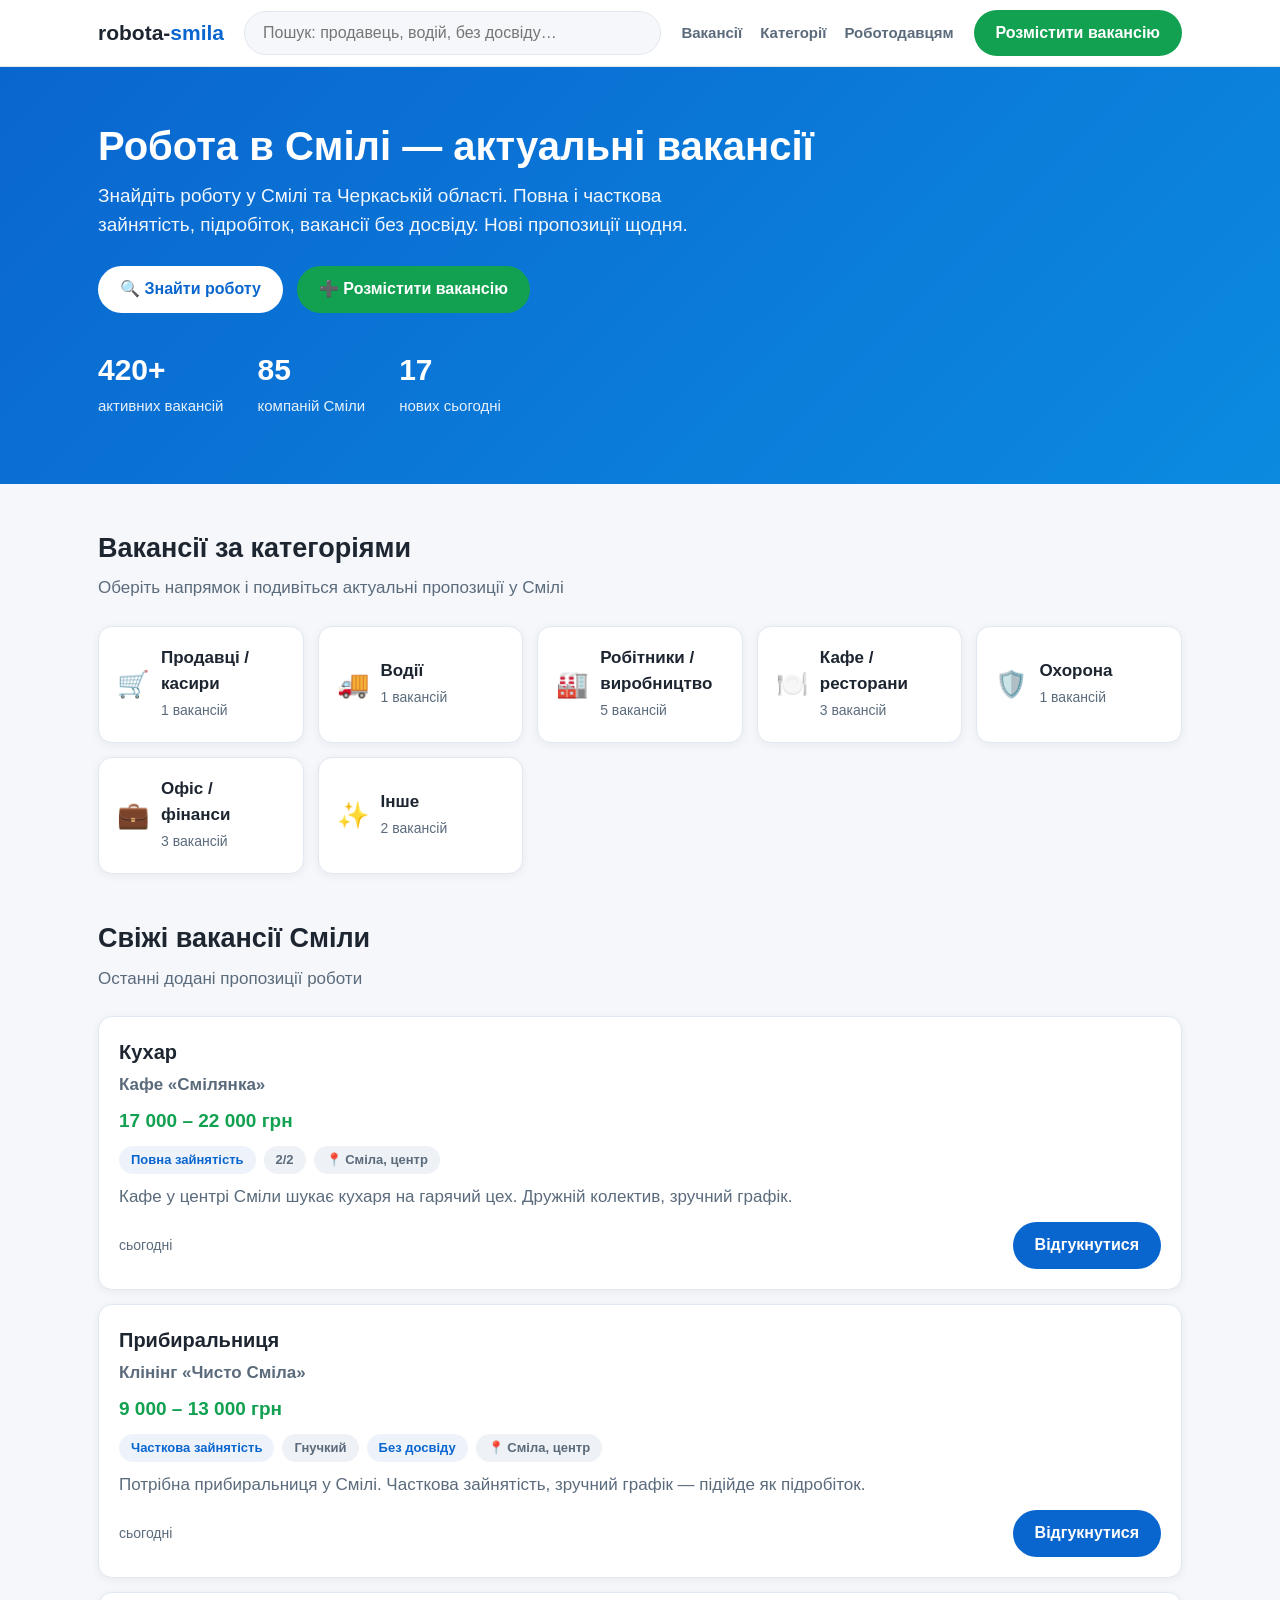
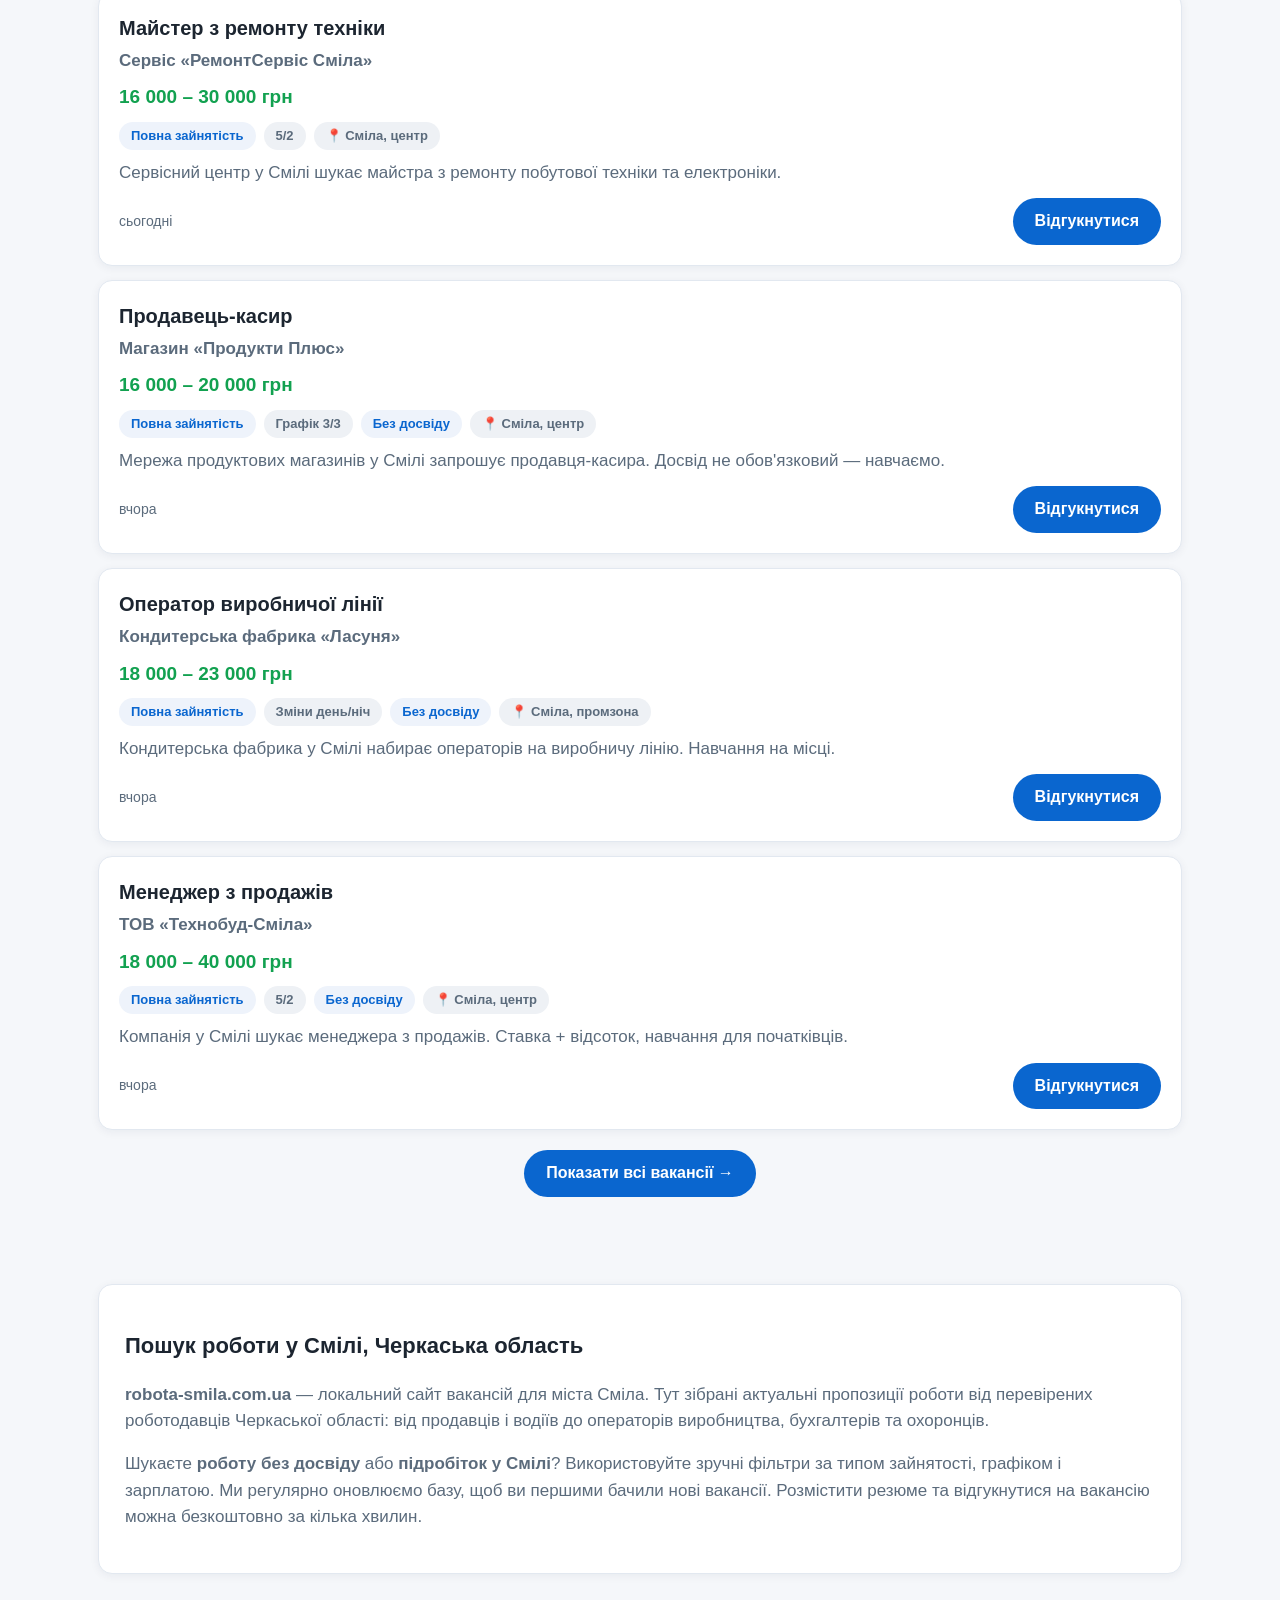
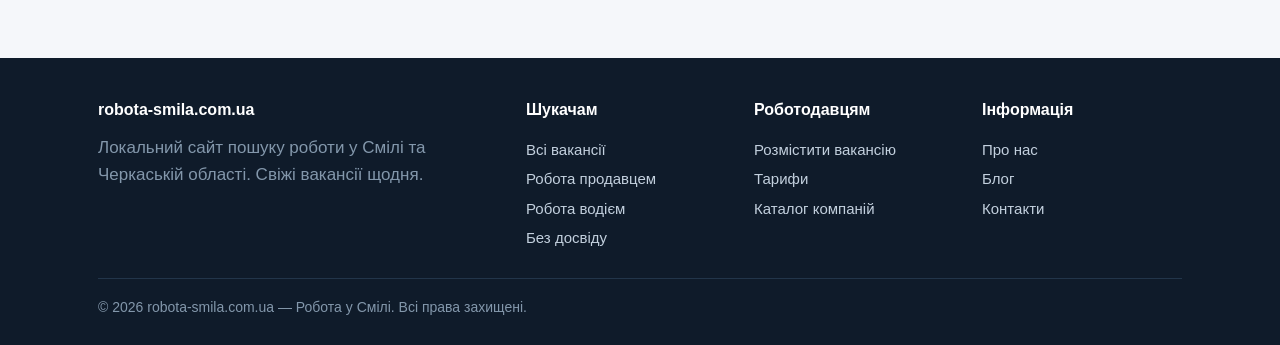
==== index.html @ e4472aff "Локальний сайт вакансій robota-smila (Сміла) — статичний прототип Co-Authored-By: Claude Opus 4.8 <n" ====
<!DOCTYPE html>
<html lang="uk">
<head>
<meta charset="utf-8">
<meta name="viewport" content="width=device-width,initial-scale=1">
<title>Робота в Смілі — свіжі вакансії 2026 | robota-smila.com.ua</title>
<meta name="description" content="Актуальні вакансії у Смілі та Черкаській області. Знайдіть роботу без досвіду, підробіток чи повну зайнятість. Нові вакансії щодня — відгукуйтесь онлайн!">
<link rel="canonical" href="https://robota-smila.com.ua/">
<link rel="alternate" hreflang="uk-UA" href="https://robota-smila.com.ua/">
<link rel="stylesheet" href="assets/style.css">
<script type="application/ld+json">
{"@context":"https://schema.org","@type":"WebSite","name":"robota-smila.com.ua","url":"https://robota-smila.com.ua/","inLanguage":"uk-UA","potentialAction":{"@type":"SearchAction","target":"https://robota-smila.com.ua/vakansii?q={query}","query-input":"required name=query"}}
</script>
</head>
<body>
<header class="site"><div class="container nav">
  <a href="index.html" class="logo">robota-<b>smila</b></a>
  <div class="search"><input type="text" placeholder="Пошук: продавець, водій, без досвіду…"></div>
  <nav class="nav-links">
    <a href="vakansii.html">Вакансії</a>
    <a href="vakansii.html#cats">Категорії</a>
    <a href="rabotodatelyam.html">Роботодавцям</a>
  </nav>
  <a href="rabotodatelyam.html" class="btn green">Розмістити вакансію</a>
  <button class="burger" aria-label="Меню">☰</button>
</div></header>

<section class="hero"><div class="container">
  <h1>Робота в Смілі — актуальні вакансії</h1>
  <p>Знайдіть роботу у Смілі та Черкаській області. Повна і часткова зайнятість, підробіток, вакансії без досвіду. Нові пропозиції щодня.</p>
  <div class="cta">
    <a href="vakansii.html" class="btn ghost">🔍 Знайти роботу</a>
    <a href="rabotodatelyam.html" class="btn green">➕ Розмістити вакансію</a>
  </div>
  <div class="stats">
    <div class="s"><b>420+</b><span>активних вакансій</span></div>
    <div class="s"><b>85</b><span>компаній Сміли</span></div>
    <div class="s"><b>17</b><span>нових сьогодні</span></div>
  </div>
</div></section>

<section class="block" id="cats"><div class="container">
  <h2 class="title">Вакансії за категоріями</h2>
  <p class="sub">Оберіть напрямок і подивіться актуальні пропозиції у Смілі</p>
  <div class="cats" id="catgrid"></div>
</div></section>

<section class="block" style="padding-top:0"><div class="container">
  <h2 class="title">Свіжі вакансії Сміли</h2>
  <p class="sub">Останні додані пропозиції роботи</p>
  <div id="latest"></div>
  <p style="text-align:center;margin-top:20px"><a href="vakansii.html" class="btn">Показати всі вакансії →</a></p>
</div></section>

<section class="block" style="padding-top:0"><div class="container">
  <div class="seo-text">
    <h2>Пошук роботи у Смілі, Черкаська область</h2>
    <p><b>robota-smila.com.ua</b> — локальний сайт вакансій для міста Сміла. Тут зібрані актуальні пропозиції роботи від перевірених роботодавців Черкаської області: від продавців і водіїв до операторів виробництва, бухгалтерів та охоронців.</p>
    <p>Шукаєте <b>роботу без досвіду</b> або <b>підробіток у Смілі</b>? Використовуйте зручні фільтри за типом зайнятості, графіком і зарплатою. Ми регулярно оновлюємо базу, щоб ви першими бачили нові вакансії. Розмістити резюме та відгукнутися на вакансію можна безкоштовно за кілька хвилин.</p>
  </div>
</div></section>

<footer class="site"><div class="container">
  <div class="fcols">
    <div>
      <h4>robota-smila.com.ua</h4>
      <p style="color:#8397ab;margin:0">Локальний сайт пошуку роботи у Смілі та Черкаській області. Свіжі вакансії щодня.</p>
    </div>
    <div><h4>Шукачам</h4>
      <a href="vakansii.html">Всі вакансії</a><a href="vakansii.html?cat=prodavets">Робота продавцем</a><a href="vakansii.html?cat=voditel">Робота водієм</a><a href="vakansii.html?exp=1">Без досвіду</a></div>
    <div><h4>Роботодавцям</h4>
      <a href="rabotodatelyam.html">Розмістити вакансію</a><a href="rabotodatelyam.html">Тарифи</a><a href="#">Каталог компаній</a></div>
    <div><h4>Інформація</h4>
      <a href="#">Про нас</a><a href="#">Блог</a><a href="#">Контакти</a></div>
  </div>
  <div class="fbottom">© 2026 robota-smila.com.ua — Робота у Смілі. Всі права захищені.</div>
</div></footer>

<script src="assets/data.js"></script>
<script src="assets/app.js"></script>
<script>
document.getElementById('catgrid').innerHTML = CATEGORIES.map(c=>{
  const n = VACANCIES.filter(v=>v.cat===c.slug).length;
  return `<a class="cat" href="vakansii.html?cat=${c.slug}"><span class="ico">${c.ico}</span><span><span class="n">${c.name}</span><br><span class="c">${n} вакансій</span></span></a>`;
}).join('');
document.getElementById('latest').innerHTML =
  VACANCIES.slice().sort((a,b)=>new Date(b.date)-new Date(a.date)).slice(0,6).map(vacCard).join('');
</script>
</body>
</html>
---- assets/style.css ----
:root{
  --bg:#f5f7fa;
  --card:#ffffff;
  --ink:#1c2530;
  --muted:#5b6b7c;
  --brand:#0a66cf;
  --brand-dark:#084f9e;
  --accent:#12a150;
  --border:#e2e8f0;
  --shadow:0 2px 10px rgba(20,40,70,.06);
  --radius:14px;
}
*{box-sizing:border-box}
html{scroll-behavior:smooth}
body{
  margin:0;
  font-family:-apple-system,BlinkMacSystemFont,"Segoe UI",Roboto,"Helvetica Neue",Arial,sans-serif;
  background:var(--bg);
  color:var(--ink);
  font-size:17px;
  line-height:1.55;
}
a{color:var(--brand);text-decoration:none}
a:hover{text-decoration:underline}
.container{max-width:1120px;margin:0 auto;padding:0 18px}

/* Header */
header.site{background:#fff;border-bottom:1px solid var(--border);position:sticky;top:0;z-index:50}
.nav{display:flex;align-items:center;gap:20px;height:66px}
.logo{font-weight:800;font-size:21px;color:var(--ink);white-space:nowrap}
.logo b{color:var(--brand)}
.nav .search{flex:1;position:relative}
.nav .search input{width:100%;height:44px;border:1px solid var(--border);border-radius:30px;padding:0 18px;font-size:16px;background:var(--bg)}
.nav .search input:focus{outline:2px solid var(--brand);background:#fff}
.nav-links{display:flex;gap:18px;align-items:center}
.nav-links a{color:var(--muted);font-weight:600;font-size:15px}
.btn{display:inline-block;background:var(--brand);color:#fff;border:none;border-radius:30px;padding:11px 22px;font-weight:700;font-size:16px;cursor:pointer;white-space:nowrap}
.btn:hover{background:var(--brand-dark);text-decoration:none;color:#fff}
.btn.ghost{background:#eef3fb;color:var(--brand)}
.btn.green{background:var(--accent)}
.btn.green:hover{background:#0d8542}
.burger{display:none;font-size:26px;background:none;border:none;cursor:pointer}

/* Hero */
.hero{background:linear-gradient(135deg,#0a66cf,#0b8ae0);color:#fff;padding:56px 0 64px}
.hero h1{font-size:40px;margin:0 0 12px;line-height:1.15}
.hero p{font-size:19px;opacity:.95;max-width:640px;margin:0 0 26px}
.hero .cta{display:flex;gap:14px;flex-wrap:wrap}
.hero .btn.ghost{background:#fff;color:var(--brand)}
.stats{display:flex;gap:34px;margin-top:34px;flex-wrap:wrap}
.stats .s b{font-size:30px;display:block}
.stats .s span{opacity:.9;font-size:15px}

/* Sections */
section.block{padding:44px 0}
h2.title{font-size:27px;margin:0 0 6px}
.sub{color:var(--muted);margin:0 0 24px}

/* Category grid */
.cats{display:grid;grid-template-columns:repeat(auto-fill,minmax(200px,1fr));gap:14px}
.cat{background:var(--card);border:1px solid var(--border);border-radius:var(--radius);padding:18px;display:flex;align-items:center;gap:12px;box-shadow:var(--shadow);transition:.15s}
.cat:hover{transform:translateY(-2px);text-decoration:none;border-color:var(--brand)}
.cat .ico{font-size:26px}
.cat .n{font-weight:700;color:var(--ink)}
.cat .c{color:var(--muted);font-size:14px}

/* Layout with sidebar */
.layout{display:grid;grid-template-columns:260px 1fr;gap:26px;align-items:start}
.filters{background:var(--card);border:1px solid var(--border);border-radius:var(--radius);padding:20px;box-shadow:var(--shadow);position:sticky;top:82px}
.filters h3{margin:0 0 12px;font-size:17px}
.filters .fgroup{margin-bottom:18px}
.filters label{display:flex;align-items:center;gap:9px;padding:5px 0;color:var(--muted);font-size:15px;cursor:pointer}
.filters input[type=checkbox]{width:18px;height:18px;accent-color:var(--brand)}
.filters .lbl{font-weight:700;color:var(--ink);margin-bottom:6px;font-size:14px;text-transform:uppercase;letter-spacing:.03em}

/* Vacancy cards */
.vac{background:var(--card);border:1px solid var(--border);border-radius:var(--radius);padding:20px;margin-bottom:14px;box-shadow:var(--shadow);transition:.15s}
.vac:hover{border-color:var(--brand)}
.vac h3{margin:0 0 4px;font-size:20px}
.vac h3 a{color:var(--ink)}
.vac .company{color:var(--muted);font-weight:600}
.vac .salary{color:var(--accent);font-weight:800;font-size:19px;margin:8px 0}
.vac .tags{display:flex;gap:8px;flex-wrap:wrap;margin:10px 0}
.tag{background:#eef3fb;color:var(--brand);border-radius:20px;padding:4px 12px;font-size:13px;font-weight:600}
.tag.gray{background:#eef1f5;color:var(--muted)}
.vac .foot{display:flex;justify-content:space-between;align-items:center;margin-top:12px;flex-wrap:wrap;gap:10px}
.vac .date{color:var(--muted);font-size:14px}
.count{color:var(--muted);margin-bottom:16px}

/* Vacancy detail */
.detail{background:var(--card);border:1px solid var(--border);border-radius:var(--radius);padding:30px;box-shadow:var(--shadow)}
.detail h1{font-size:30px;margin:0 0 6px}
.detail .salary{font-size:26px;color:var(--accent);font-weight:800;margin:14px 0}
.detail ul{padding-left:20px}
.detail li{margin:6px 0}
.aside-apply{background:var(--card);border:1px solid var(--border);border-radius:var(--radius);padding:22px;box-shadow:var(--shadow);position:sticky;top:82px}
.field{margin-bottom:12px}
.field label{display:block;font-weight:600;margin-bottom:5px;font-size:14px}
.field input,.field textarea{width:100%;border:1px solid var(--border);border-radius:10px;padding:11px;font-size:16px;font-family:inherit}

/* Breadcrumbs */
.crumbs{color:var(--muted);font-size:14px;padding:16px 0}
.crumbs a{color:var(--muted)}

/* Footer */
footer.site{background:#0f1b2a;color:#c3d0de;padding:40px 0 26px;margin-top:40px}
footer.site h4{color:#fff;margin:0 0 12px;font-size:16px}
footer.site a{color:#c3d0de;font-size:15px;display:block;padding:3px 0}
.fcols{display:grid;grid-template-columns:2fr 1fr 1fr 1fr;gap:28px}
.fbottom{border-top:1px solid #22354a;margin-top:26px;padding-top:18px;color:#8397ab;font-size:14px}

/* Employer landing */
.steps{display:grid;grid-template-columns:repeat(3,1fr);gap:18px}
.step{background:var(--card);border:1px solid var(--border);border-radius:var(--radius);padding:22px;box-shadow:var(--shadow)}
.step .num{width:38px;height:38px;border-radius:50%;background:var(--brand);color:#fff;display:flex;align-items:center;justify-content:center;font-weight:800;margin-bottom:12px}

.seo-text{background:var(--card);border:1px solid var(--border);border-radius:var(--radius);padding:26px;margin-top:26px;color:var(--muted);box-shadow:var(--shadow)}
.seo-text h2{color:var(--ink);font-size:22px}

@media(max-width:860px){
  .layout{grid-template-columns:1fr}
  .filters{position:static}
  .detail-grid{grid-template-columns:1fr!important}
  .fcols{grid-template-columns:1fr 1fr}
  .steps{grid-template-columns:1fr}
  .nav-links{display:none}
  .nav-links.open{display:flex;position:absolute;top:66px;left:0;right:0;background:#fff;flex-direction:column;padding:16px;border-bottom:1px solid var(--border);gap:6px}
  .burger{display:block}
  .hero h1{font-size:30px}
  .nav .search{display:none}
}
.detail-grid{display:grid;grid-template-columns:1fr 340px;gap:26px;align-items:start}
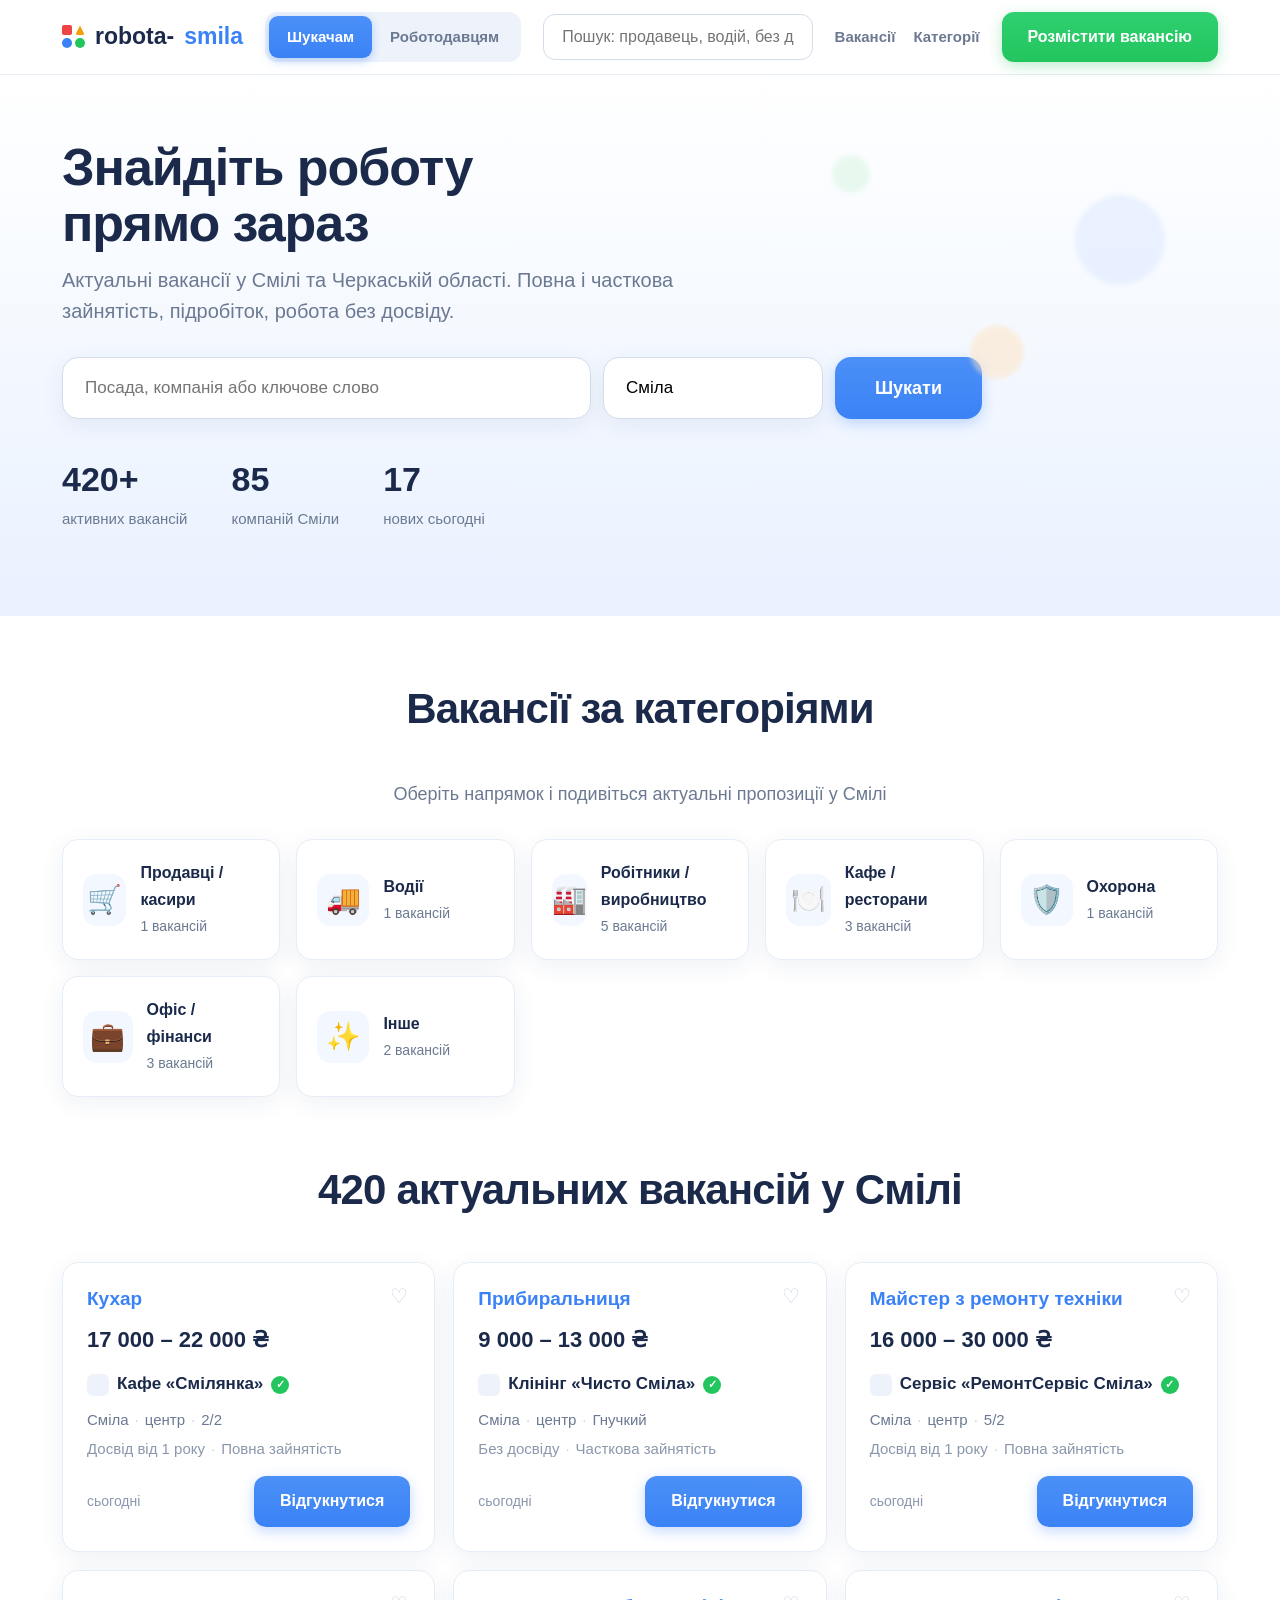
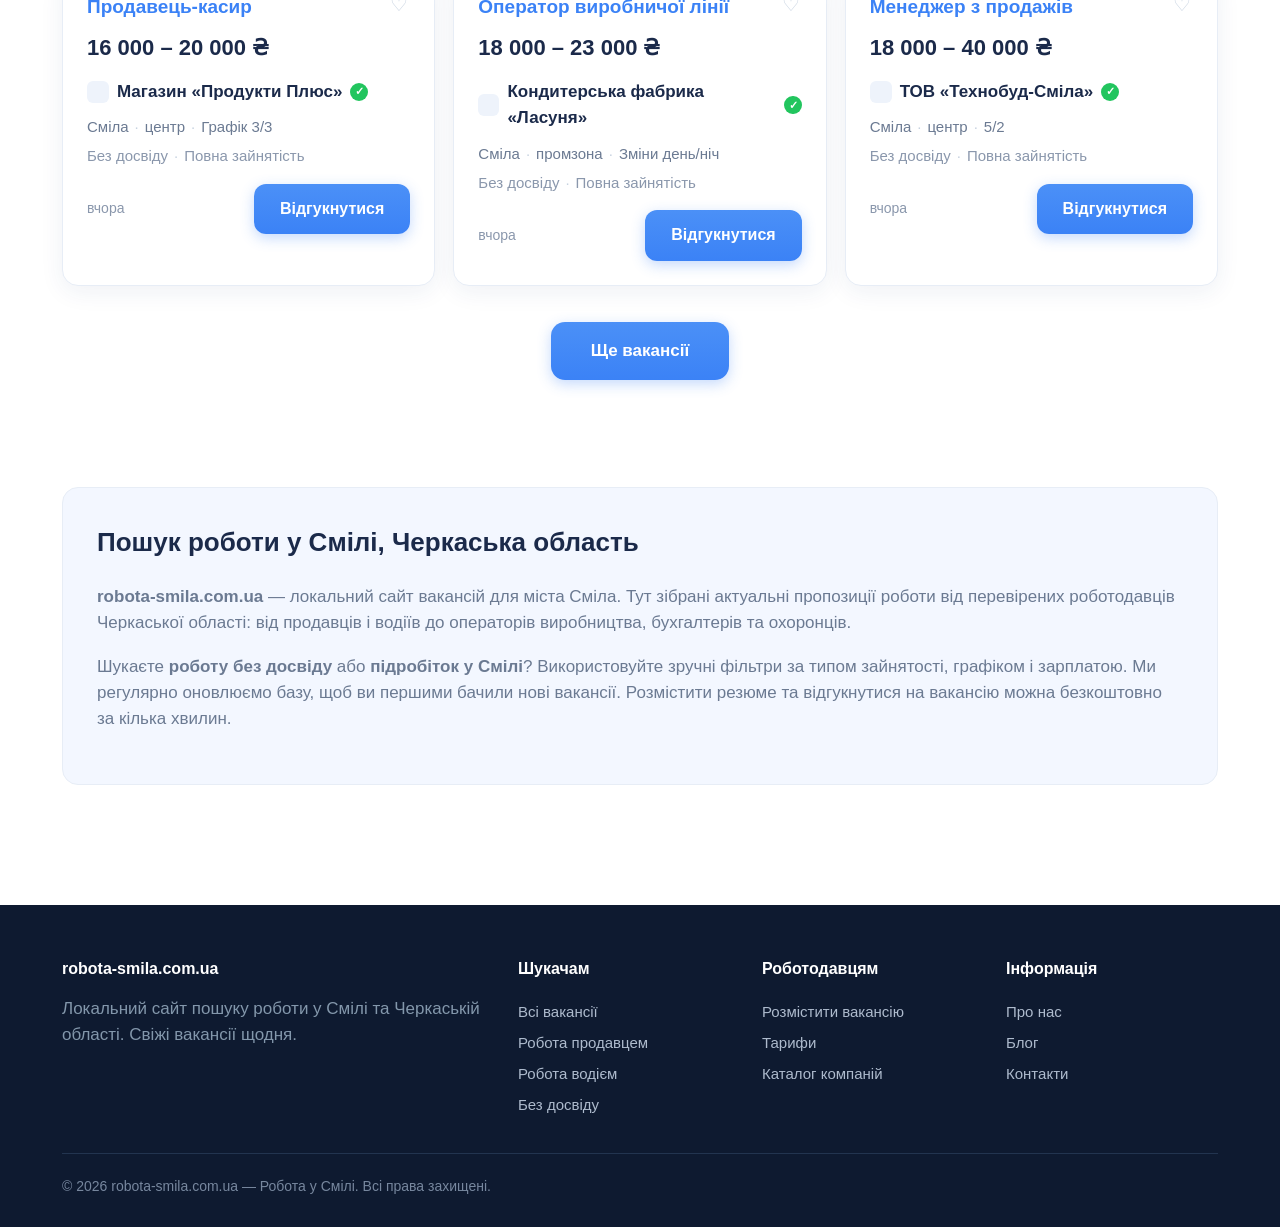
==== commit 1bc28846: "Редизайн у стилі Finder: світлий hero, картки вакансій, синій акцент Co-Authored-By: Claude Opus 4.8" ====
--- a/index.html
+++ b/index.html
@@ -14,24 +14,30 @@
 </head>
 <body>
 <header class="site"><div class="container nav">
-  <a href="index.html" class="logo">robota-<b>smila</b></a>
+  <a href="index.html" class="logo"><span class="mark"><i></i><i></i><i></i><i></i></span> robota-<b>smila</b></a>
+  <div class="toggle">
+    <a href="index.html" class="active">Шукачам</a>
+    <a href="rabotodatelyam.html">Роботодавцям</a>
+  </div>
   <div class="search"><input type="text" placeholder="Пошук: продавець, водій, без досвіду…"></div>
   <nav class="nav-links">
     <a href="vakansii.html">Вакансії</a>
     <a href="vakansii.html#cats">Категорії</a>
-    <a href="rabotodatelyam.html">Роботодавцям</a>
   </nav>
   <a href="rabotodatelyam.html" class="btn green">Розмістити вакансію</a>
   <button class="burger" aria-label="Меню">☰</button>
 </div></header>
 
-<section class="hero"><div class="container">
-  <h1>Робота в Смілі — актуальні вакансії</h1>
-  <p>Знайдіть роботу у Смілі та Черкаській області. Повна і часткова зайнятість, підробіток, вакансії без досвіду. Нові пропозиції щодня.</p>
-  <div class="cta">
-    <a href="vakansii.html" class="btn ghost">🔍 Знайти роботу</a>
-    <a href="rabotodatelyam.html" class="btn green">➕ Розмістити вакансію</a>
-  </div>
+<section class="hero">
+  <span class="blob b1"></span><span class="blob b2"></span><span class="blob b3"></span>
+  <div class="container">
+  <h1>Знайдіть роботу<br>прямо зараз</h1>
+  <p>Актуальні вакансії у Смілі та Черкаській області. Повна і часткова зайнятість, підробіток, робота без досвіду.</p>
+  <form class="searchbar" action="vakansii.html" method="get">
+    <input type="text" name="q" placeholder="Посада, компанія або ключове слово">
+    <input type="text" value="Сміла" readonly style="max-width:200px;flex:0 0 200px">
+    <button class="btn" type="submit">Шукати</button>
+  </form>
   <div class="stats">
     <div class="s"><b>420+</b><span>активних вакансій</span></div>
     <div class="s"><b>85</b><span>компаній Сміли</span></div>
@@ -40,16 +46,15 @@
 </div></section>
 
 <section class="block" id="cats"><div class="container">
-  <h2 class="title">Вакансії за категоріями</h2>
-  <p class="sub">Оберіть напрямок і подивіться актуальні пропозиції у Смілі</p>
+  <h2 class="title center">Вакансії за категоріями</h2>
+  <p class="sub center">Оберіть напрямок і подивіться актуальні пропозиції у Смілі</p>
   <div class="cats" id="catgrid"></div>
 </div></section>
 
 <section class="block" style="padding-top:0"><div class="container">
-  <h2 class="title">Свіжі вакансії Сміли</h2>
-  <p class="sub">Останні додані пропозиції роботи</p>
-  <div id="latest"></div>
-  <p style="text-align:center;margin-top:20px"><a href="vakansii.html" class="btn">Показати всі вакансії →</a></p>
+  <h2 class="title center" id="countHead">Актуальні вакансії Сміли</h2>
+  <div class="grid3" id="latest"></div>
+  <p style="text-align:center;margin-top:36px"><a href="vakansii.html" class="btn lg">Ще вакансії</a></p>
 </div></section>
 
 <section class="block" style="padding-top:0"><div class="container">
@@ -83,6 +88,7 @@
   const n = VACANCIES.filter(v=>v.cat===c.slug).length;
   return `<a class="cat" href="vakansii.html?cat=${c.slug}"><span class="ico">${c.ico}</span><span><span class="n">${c.name}</span><br><span class="c">${n} вакансій</span></span></a>`;
 }).join('');
+document.getElementById('countHead').textContent = '420 актуальних вакансій у Смілі';
 document.getElementById('latest').innerHTML =
   VACANCIES.slice().sort((a,b)=>new Date(b.date)-new Date(a.date)).slice(0,6).map(vacCard).join('');
 </script>
--- a/assets/style.css
+++ b/assets/style.css
@@ -1,132 +1,189 @@
 :root{
-  --bg:#f5f7fa;
+  --bg:#ffffff;
+  --soft:#f3f7ff;
+  --soft2:#eaf1ff;
   --card:#ffffff;
-  --ink:#1c2530;
-  --muted:#5b6b7c;
-  --brand:#0a66cf;
-  --brand-dark:#084f9e;
-  --accent:#12a150;
-  --border:#e2e8f0;
-  --shadow:0 2px 10px rgba(20,40,70,.06);
-  --radius:14px;
+  --ink:#16233f;
+  --ink2:#1b2a4a;
+  --muted:#6b7a92;
+  --muted2:#8a97ac;
+  --accent:#3b82f6;
+  --accent2:#5b9dff;
+  --accent-grad:linear-gradient(180deg,#4b90f7,#3b82f6);
+  --accent-grad-h:linear-gradient(180deg,#3b82f6,#2f6fda);
+  --green:#22c55e;
+  --border:#e7edf6;
+  --border-strong:#d3ddec;
+  --shadow:0 6px 24px rgba(30,55,110,.07);
+  --shadow-hover:0 10px 30px rgba(45,90,200,.14);
+  --radius:16px;
 }
 *{box-sizing:border-box}
 html{scroll-behavior:smooth}
 body{
   margin:0;
-  font-family:-apple-system,BlinkMacSystemFont,"Segoe UI",Roboto,"Helvetica Neue",Arial,sans-serif;
+  font-family:"Inter",-apple-system,BlinkMacSystemFont,"Segoe UI",Roboto,Arial,sans-serif;
   background:var(--bg);
   color:var(--ink);
   font-size:17px;
   line-height:1.55;
+  -webkit-font-smoothing:antialiased;
 }
-a{color:var(--brand);text-decoration:none}
-a:hover{text-decoration:underline}
-.container{max-width:1120px;margin:0 auto;padding:0 18px}
+a{color:var(--accent);text-decoration:none}
+a:hover{text-decoration:none;opacity:.85}
+.container{max-width:1200px;margin:0 auto;padding:0 22px}
 
-/* Header */
+/* ---------- Header ---------- */
 header.site{background:#fff;border-bottom:1px solid var(--border);position:sticky;top:0;z-index:50}
-.nav{display:flex;align-items:center;gap:20px;height:66px}
-.logo{font-weight:800;font-size:21px;color:var(--ink);white-space:nowrap}
-.logo b{color:var(--brand)}
+.nav{display:flex;align-items:center;gap:22px;height:74px}
+.logo{display:flex;align-items:center;gap:10px;font-weight:800;font-size:23px;color:var(--ink2);white-space:nowrap}
+.logo .mark{display:grid;grid-template-columns:10px 10px;grid-gap:3px}
+.logo .mark i{width:10px;height:10px;border-radius:3px;display:block}
+.logo .mark i:nth-child(1){background:#ef4444;border-radius:2px}
+.logo .mark i:nth-child(2){background:#f59e0b;clip-path:polygon(50% 0,100% 100%,0 100%)}
+.logo .mark i:nth-child(3){background:#3b82f6;border-radius:50%}
+.logo .mark i:nth-child(4){background:#22c55e;border-radius:50%}
+.logo b{color:var(--accent)}
+
+/* segmented toggle */
+.toggle{display:inline-flex;background:#eef3fb;border-radius:12px;padding:4px}
+.toggle a{padding:9px 18px;border-radius:9px;font-weight:700;font-size:15px;color:var(--muted)}
+.toggle a.active{background:var(--accent-grad);color:#fff;box-shadow:0 3px 10px rgba(59,130,246,.35)}
+
 .nav .search{flex:1;position:relative}
-.nav .search input{width:100%;height:44px;border:1px solid var(--border);border-radius:30px;padding:0 18px;font-size:16px;background:var(--bg)}
-.nav .search input:focus{outline:2px solid var(--brand);background:#fff}
+.nav .search input{width:100%;height:46px;border:1px solid var(--border-strong);border-radius:12px;padding:0 18px;font-size:16px;background:#fff}
+.nav .search input:focus{outline:none;border-color:var(--accent);box-shadow:0 0 0 3px rgba(59,130,246,.15)}
 .nav-links{display:flex;gap:18px;align-items:center}
 .nav-links a{color:var(--muted);font-weight:600;font-size:15px}
-.btn{display:inline-block;background:var(--brand);color:#fff;border:none;border-radius:30px;padding:11px 22px;font-weight:700;font-size:16px;cursor:pointer;white-space:nowrap}
-.btn:hover{background:var(--brand-dark);text-decoration:none;color:#fff}
-.btn.ghost{background:#eef3fb;color:var(--brand)}
-.btn.green{background:var(--accent)}
-.btn.green:hover{background:#0d8542}
-.burger{display:none;font-size:26px;background:none;border:none;cursor:pointer}
 
-/* Hero */
-.hero{background:linear-gradient(135deg,#0a66cf,#0b8ae0);color:#fff;padding:56px 0 64px}
-.hero h1{font-size:40px;margin:0 0 12px;line-height:1.15}
-.hero p{font-size:19px;opacity:.95;max-width:640px;margin:0 0 26px}
-.hero .cta{display:flex;gap:14px;flex-wrap:wrap}
-.hero .btn.ghost{background:#fff;color:var(--brand)}
-.stats{display:flex;gap:34px;margin-top:34px;flex-wrap:wrap}
-.stats .s b{font-size:30px;display:block}
-.stats .s span{opacity:.9;font-size:15px}
+.btn{display:inline-block;background:var(--accent-grad);color:#fff;border:none;border-radius:12px;padding:13px 26px;font-weight:700;font-size:16px;cursor:pointer;white-space:nowrap;box-shadow:0 4px 14px rgba(59,130,246,.3);transition:.15s}
+.btn:hover{background:var(--accent-grad-h);opacity:1;transform:translateY(-1px);color:#fff}
+.btn.ghost{background:#fff;color:var(--accent);border:1px solid var(--border-strong);box-shadow:none}
+.btn.ghost:hover{background:var(--soft)}
+.btn.green{background:linear-gradient(180deg,#2fd06f,#22c55e);box-shadow:0 4px 14px rgba(34,197,94,.3)}
+.btn.green:hover{background:linear-gradient(180deg,#22c55e,#16a34a)}
+.btn.lg{padding:16px 40px;font-size:17px;border-radius:14px}
+.burger{display:none;font-size:26px;background:none;border:none;cursor:pointer;color:var(--ink2)}
 
-/* Sections */
-section.block{padding:44px 0}
-h2.title{font-size:27px;margin:0 0 6px}
-.sub{color:var(--muted);margin:0 0 24px}
+/* ---------- Hero ---------- */
+.hero{background:linear-gradient(180deg,#ffffff 0%,#f3f8ff 55%,#e9f1ff 100%);padding:64px 0 84px;position:relative;overflow:hidden}
+.hero h1{font-size:52px;font-weight:800;letter-spacing:-.02em;margin:0 0 14px;line-height:1.08;color:var(--ink2)}
+.hero p{font-size:20px;color:var(--muted);max-width:660px;margin:0 0 30px}
+.searchbar{display:flex;gap:12px;max-width:920px;flex-wrap:wrap}
+.searchbar input{flex:1;min-width:220px;height:62px;border:1px solid var(--border-strong);border-radius:16px;padding:0 22px;font-size:17px;background:#fff;box-shadow:var(--shadow)}
+.searchbar input:focus{outline:none;border-color:var(--accent);box-shadow:0 0 0 3px rgba(59,130,246,.15)}
+.searchbar .btn{height:62px;border-radius:16px;padding:0 40px;font-size:18px}
+.stats{display:flex;gap:44px;margin-top:34px;flex-wrap:wrap}
+.stats .s b{font-size:34px;display:block;color:var(--ink2);font-weight:800}
+.stats .s span{color:var(--muted);font-size:15px}
+
+/* decorative shapes */
+.hero .blob{position:absolute;border-radius:50%;opacity:.5;filter:blur(2px)}
+.hero .b1{width:90px;height:90px;background:#dbe7ff;top:120px;right:9%}
+.hero .b2{width:54px;height:54px;background:#ffe3c2;top:250px;right:20%}
+.hero .b3{width:38px;height:38px;background:#d6f5e0;top:80px;right:32%}
+
+/* ---------- Sections ---------- */
+section.block{padding:60px 0}
+h2.title{font-size:38px;font-weight:800;letter-spacing:-.02em;margin:0 0 8px;color:var(--ink2)}
+h2.center{text-align:center;font-size:42px;margin-bottom:40px}
+.sub{color:var(--muted);margin:0 0 30px;font-size:18px}
+.sub.center{text-align:center}
 
 /* Category grid */
-.cats{display:grid;grid-template-columns:repeat(auto-fill,minmax(200px,1fr));gap:14px}
-.cat{background:var(--card);border:1px solid var(--border);border-radius:var(--radius);padding:18px;display:flex;align-items:center;gap:12px;box-shadow:var(--shadow);transition:.15s}
-.cat:hover{transform:translateY(-2px);text-decoration:none;border-color:var(--brand)}
-.cat .ico{font-size:26px}
-.cat .n{font-weight:700;color:var(--ink)}
+.cats{display:grid;grid-template-columns:repeat(auto-fill,minmax(210px,1fr));gap:16px}
+.cat{background:var(--card);border:1px solid var(--border);border-radius:var(--radius);padding:20px;display:flex;align-items:center;gap:14px;box-shadow:var(--shadow);transition:.16s}
+.cat:hover{transform:translateY(-3px);border-color:var(--accent);box-shadow:var(--shadow-hover);opacity:1}
+.cat .ico{font-size:28px;width:52px;height:52px;border-radius:14px;background:var(--soft);display:flex;align-items:center;justify-content:center}
+.cat .n{font-weight:700;color:var(--ink2);font-size:16px}
 .cat .c{color:var(--muted);font-size:14px}
 
-/* Layout with sidebar */
-.layout{display:grid;grid-template-columns:260px 1fr;gap:26px;align-items:start}
-.filters{background:var(--card);border:1px solid var(--border);border-radius:var(--radius);padding:20px;box-shadow:var(--shadow);position:sticky;top:82px}
-.filters h3{margin:0 0 12px;font-size:17px}
-.filters .fgroup{margin-bottom:18px}
-.filters label{display:flex;align-items:center;gap:9px;padding:5px 0;color:var(--muted);font-size:15px;cursor:pointer}
-.filters input[type=checkbox]{width:18px;height:18px;accent-color:var(--brand)}
-.filters .lbl{font-weight:700;color:var(--ink);margin-bottom:6px;font-size:14px;text-transform:uppercase;letter-spacing:.03em}
+/* ---------- Layout with sidebar ---------- */
+.layout{display:grid;grid-template-columns:280px 1fr;gap:28px;align-items:start}
+.filters{background:var(--card);border:1px solid var(--border);border-radius:var(--radius);padding:24px;box-shadow:var(--shadow);position:sticky;top:90px}
+.filters h3{margin:0 0 16px;font-size:19px;color:var(--ink2)}
+.filters .fgroup{margin-bottom:20px}
+.filters label{display:flex;align-items:center;gap:10px;padding:6px 0;color:var(--muted);font-size:15px;cursor:pointer}
+.filters input[type=checkbox]{width:19px;height:19px;accent-color:var(--accent)}
+.filters .lbl{font-weight:700;color:var(--ink2);margin-bottom:8px;font-size:13px;text-transform:uppercase;letter-spacing:.04em}
 
-/* Vacancy cards */
-.vac{background:var(--card);border:1px solid var(--border);border-radius:var(--radius);padding:20px;margin-bottom:14px;box-shadow:var(--shadow);transition:.15s}
-.vac:hover{border-color:var(--brand)}
-.vac h3{margin:0 0 4px;font-size:20px}
-.vac h3 a{color:var(--ink)}
-.vac .company{color:var(--muted);font-weight:600}
-.vac .salary{color:var(--accent);font-weight:800;font-size:19px;margin:8px 0}
-.vac .tags{display:flex;gap:8px;flex-wrap:wrap;margin:10px 0}
-.tag{background:#eef3fb;color:var(--brand);border-radius:20px;padding:4px 12px;font-size:13px;font-weight:600}
-.tag.gray{background:#eef1f5;color:var(--muted)}
-.vac .foot{display:flex;justify-content:space-between;align-items:center;margin-top:12px;flex-wrap:wrap;gap:10px}
-.vac .date{color:var(--muted);font-size:14px}
-.count{color:var(--muted);margin-bottom:16px}
+/* ---------- Vacancy cards (Finder style) ---------- */
+.grid3{display:grid;grid-template-columns:repeat(3,1fr);gap:18px}
+.vac{background:var(--card);border:1px solid var(--border);border-radius:var(--radius);padding:24px;box-shadow:var(--shadow);transition:.16s;position:relative}
+.vac:hover{border-color:var(--accent);box-shadow:var(--shadow-hover)}
+.vac .fav{position:absolute;top:20px;right:20px;font-size:20px;color:#c7d2e0;background:none;border:none;cursor:pointer}
+.vac .fav:hover{color:#ff6b8a}
+.vac h3{margin:0 44px 12px 0;font-size:19px;font-weight:700;line-height:1.25}
+.vac h3 a{color:var(--accent)}
+.vac .salary{color:var(--ink2);font-weight:800;font-size:22px;margin:0 0 14px}
+.vac .company{display:flex;align-items:center;gap:8px;color:var(--ink2);font-weight:600;margin-bottom:10px}
+.vac .co-ico{width:22px;height:22px;border-radius:6px;background:#eef3fb;display:inline-block}
+.verified{width:18px;height:18px;border-radius:50%;background:var(--green);color:#fff;font-size:11px;display:inline-flex;align-items:center;justify-content:center;font-weight:900}
+.vac .locs{color:var(--muted);font-size:15px;margin-bottom:6px}
+.vac .locs.dim{color:var(--muted2)}
+.vac .locs .dot{color:#c7d2e0;margin:0 6px}
+.vac .apply{margin-top:16px;display:flex;justify-content:space-between;align-items:center;gap:10px}
+.vac .date{color:var(--muted2);font-size:14px}
+.count{color:var(--muted);margin-bottom:20px;font-size:16px}
+#list .vac{margin-bottom:0}
+#list{display:grid;grid-template-columns:1fr 1fr;gap:18px}
 
-/* Vacancy detail */
-.detail{background:var(--card);border:1px solid var(--border);border-radius:var(--radius);padding:30px;box-shadow:var(--shadow)}
-.detail h1{font-size:30px;margin:0 0 6px}
-.detail .salary{font-size:26px;color:var(--accent);font-weight:800;margin:14px 0}
-.detail ul{padding-left:20px}
-.detail li{margin:6px 0}
-.aside-apply{background:var(--card);border:1px solid var(--border);border-radius:var(--radius);padding:22px;box-shadow:var(--shadow);position:sticky;top:82px}
-.field{margin-bottom:12px}
-.field label{display:block;font-weight:600;margin-bottom:5px;font-size:14px}
-.field input,.field textarea{width:100%;border:1px solid var(--border);border-radius:10px;padding:11px;font-size:16px;font-family:inherit}
+/* ---------- Vacancy detail ---------- */
+.detail{background:var(--card);border:1px solid var(--border);border-radius:var(--radius);padding:36px;box-shadow:var(--shadow)}
+.detail h1{font-size:34px;font-weight:800;margin:0 0 8px;color:var(--ink2);letter-spacing:-.01em}
+.detail .salary{font-size:30px;color:var(--ink2);font-weight:800;margin:16px 0}
+.detail h3{color:var(--ink2);font-size:20px;margin:22px 0 8px}
+.detail ul{padding-left:22px}
+.detail li{margin:7px 0}
+.aside-apply{background:var(--card);border:1px solid var(--border);border-radius:var(--radius);padding:26px;box-shadow:var(--shadow);position:sticky;top:90px}
+.field{margin-bottom:14px}
+.field label{display:block;font-weight:600;margin-bottom:6px;font-size:14px;color:var(--ink2)}
+.field input,.field textarea{width:100%;border:1px solid var(--border-strong);border-radius:12px;padding:13px;font-size:16px;font-family:inherit}
+.field input:focus,.field textarea:focus{outline:none;border-color:var(--accent);box-shadow:0 0 0 3px rgba(59,130,246,.15)}
+
+/* tags */
+.tags{display:flex;gap:8px;flex-wrap:wrap;margin:12px 0}
+.tag{background:var(--soft);color:var(--accent);border-radius:20px;padding:6px 14px;font-size:14px;font-weight:600}
+.tag.gray{background:#eef1f6;color:var(--muted)}
 
 /* Breadcrumbs */
-.crumbs{color:var(--muted);font-size:14px;padding:16px 0}
+.crumbs{color:var(--muted);font-size:14px;padding:20px 0}
 .crumbs a{color:var(--muted)}
 
 /* Footer */
-footer.site{background:#0f1b2a;color:#c3d0de;padding:40px 0 26px;margin-top:40px}
-footer.site h4{color:#fff;margin:0 0 12px;font-size:16px}
-footer.site a{color:#c3d0de;font-size:15px;display:block;padding:3px 0}
-.fcols{display:grid;grid-template-columns:2fr 1fr 1fr 1fr;gap:28px}
-.fbottom{border-top:1px solid #22354a;margin-top:26px;padding-top:18px;color:#8397ab;font-size:14px}
+footer.site{background:#0e1a30;color:#aebbcd;padding:52px 0 30px;margin-top:60px}
+footer.site h4{color:#fff;margin:0 0 14px;font-size:16px}
+footer.site a{color:#aebbcd;font-size:15px;display:block;padding:4px 0}
+footer.site a:hover{color:#fff;opacity:1}
+.fcols{display:grid;grid-template-columns:2fr 1fr 1fr 1fr;gap:32px}
+.fbottom{border-top:1px solid #22344f;margin-top:32px;padding-top:22px;color:#77879e;font-size:14px}
 
 /* Employer landing */
-.steps{display:grid;grid-template-columns:repeat(3,1fr);gap:18px}
-.step{background:var(--card);border:1px solid var(--border);border-radius:var(--radius);padding:22px;box-shadow:var(--shadow)}
-.step .num{width:38px;height:38px;border-radius:50%;background:var(--brand);color:#fff;display:flex;align-items:center;justify-content:center;font-weight:800;margin-bottom:12px}
+.steps{display:grid;grid-template-columns:repeat(3,1fr);gap:20px}
+.step{background:var(--card);border:1px solid var(--border);border-radius:var(--radius);padding:28px;box-shadow:var(--shadow)}
+.step .num{width:46px;height:46px;border-radius:14px;background:var(--accent-grad);color:#fff;display:flex;align-items:center;justify-content:center;font-weight:800;font-size:20px;margin-bottom:16px}
+.step h3{margin:0 0 8px;color:var(--ink2)}
 
-.seo-text{background:var(--card);border:1px solid var(--border);border-radius:var(--radius);padding:26px;margin-top:26px;color:var(--muted);box-shadow:var(--shadow)}
-.seo-text h2{color:var(--ink);font-size:22px}
+.seo-text{background:var(--soft);border:1px solid var(--border);border-radius:var(--radius);padding:34px;margin-top:30px;color:var(--muted);box-shadow:none}
+.seo-text h2{color:var(--ink2);font-size:26px;margin-top:0}
 
+.detail-grid{display:grid;grid-template-columns:1fr 360px;gap:28px;align-items:start}
+
+@media(max-width:980px){
+  .grid3{grid-template-columns:1fr}
+  #list{grid-template-columns:1fr}
+}
 @media(max-width:860px){
   .layout{grid-template-columns:1fr}
   .filters{position:static}
-  .detail-grid{grid-template-columns:1fr!important}
+  .detail-grid{grid-template-columns:1fr}
   .fcols{grid-template-columns:1fr 1fr}
   .steps{grid-template-columns:1fr}
-  .nav-links{display:none}
-  .nav-links.open{display:flex;position:absolute;top:66px;left:0;right:0;background:#fff;flex-direction:column;padding:16px;border-bottom:1px solid var(--border);gap:6px}
+  .nav-links,.nav .search{display:none}
+  .nav-links.open{display:flex;position:absolute;top:74px;left:0;right:0;background:#fff;flex-direction:column;padding:18px;border-bottom:1px solid var(--border);gap:8px}
   .burger{display:block}
-  .hero h1{font-size:30px}
-  .nav .search{display:none}
+  .hero h1{font-size:34px}
+  .hero p{font-size:17px}
+  h2.title,h2.center{font-size:28px}
+  .toggle{display:none}
 }
-.detail-grid{display:grid;grid-template-columns:1fr 340px;gap:26px;align-items:start}
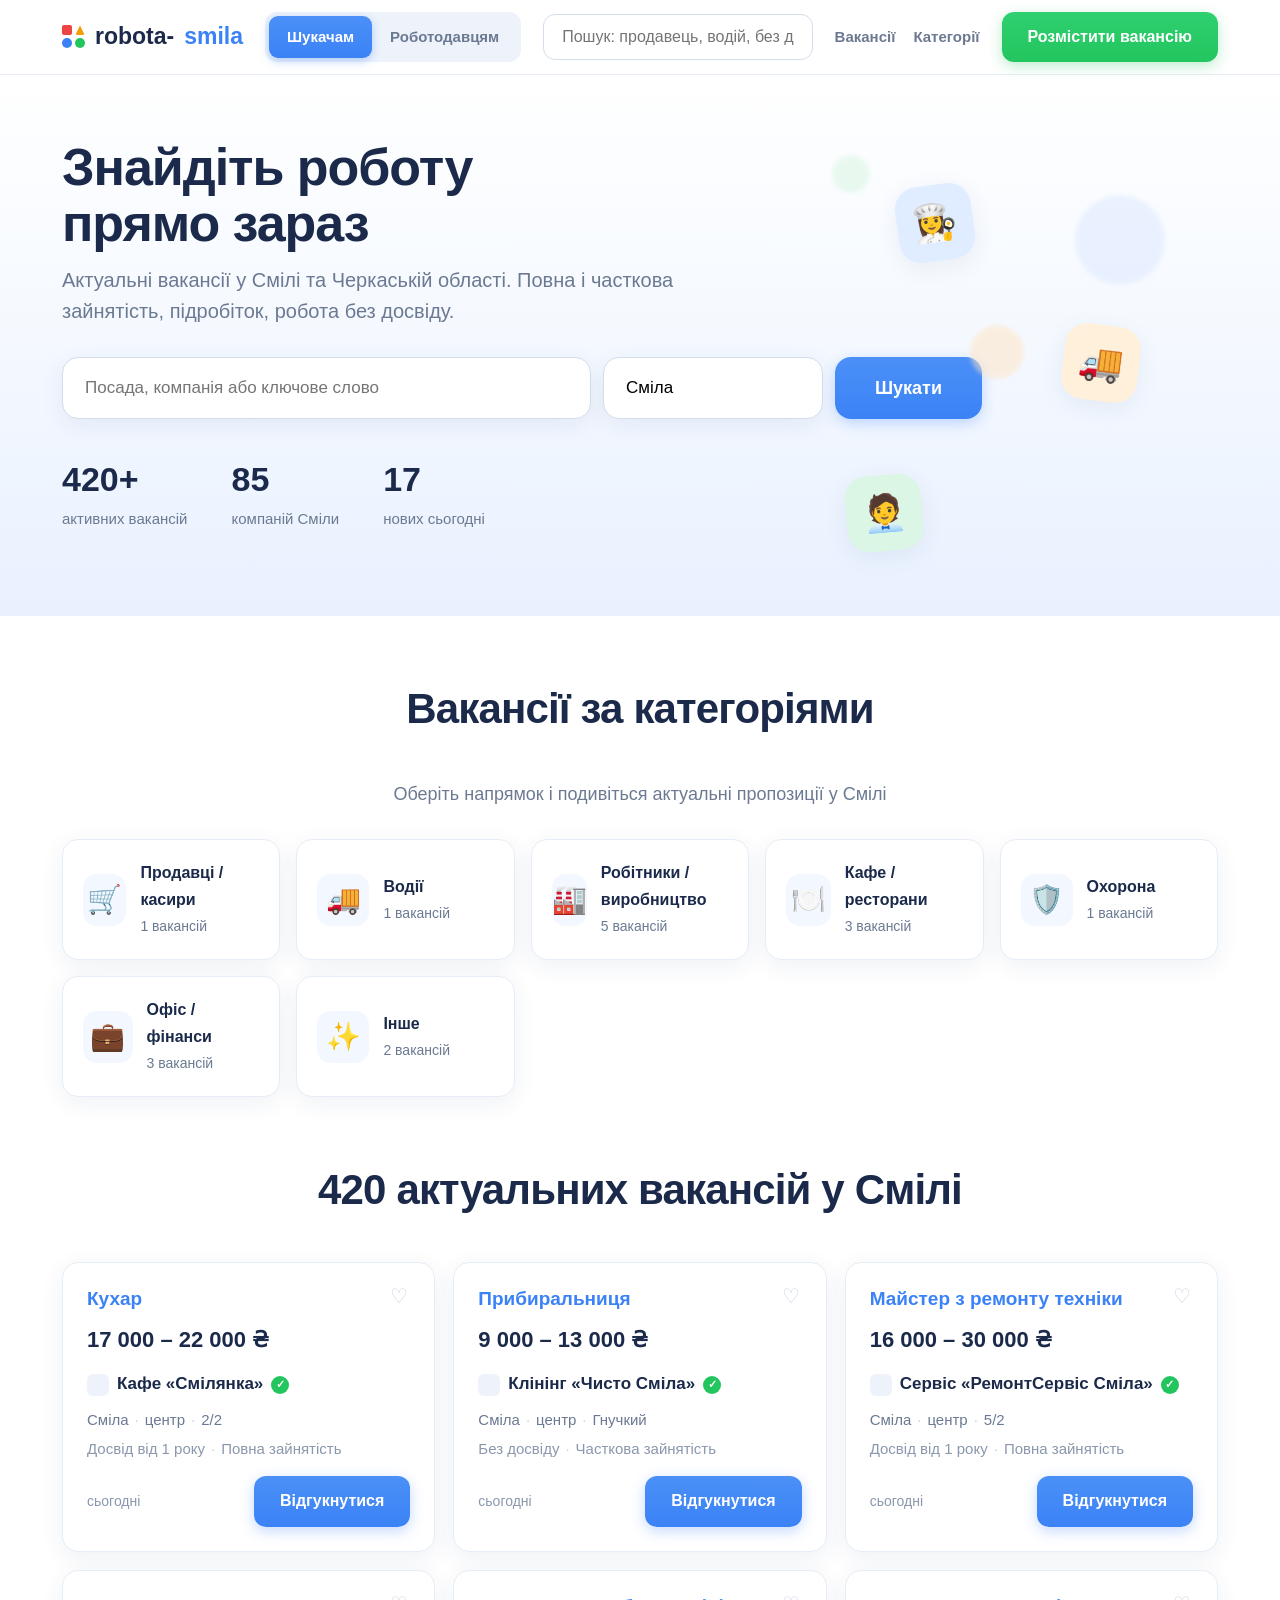
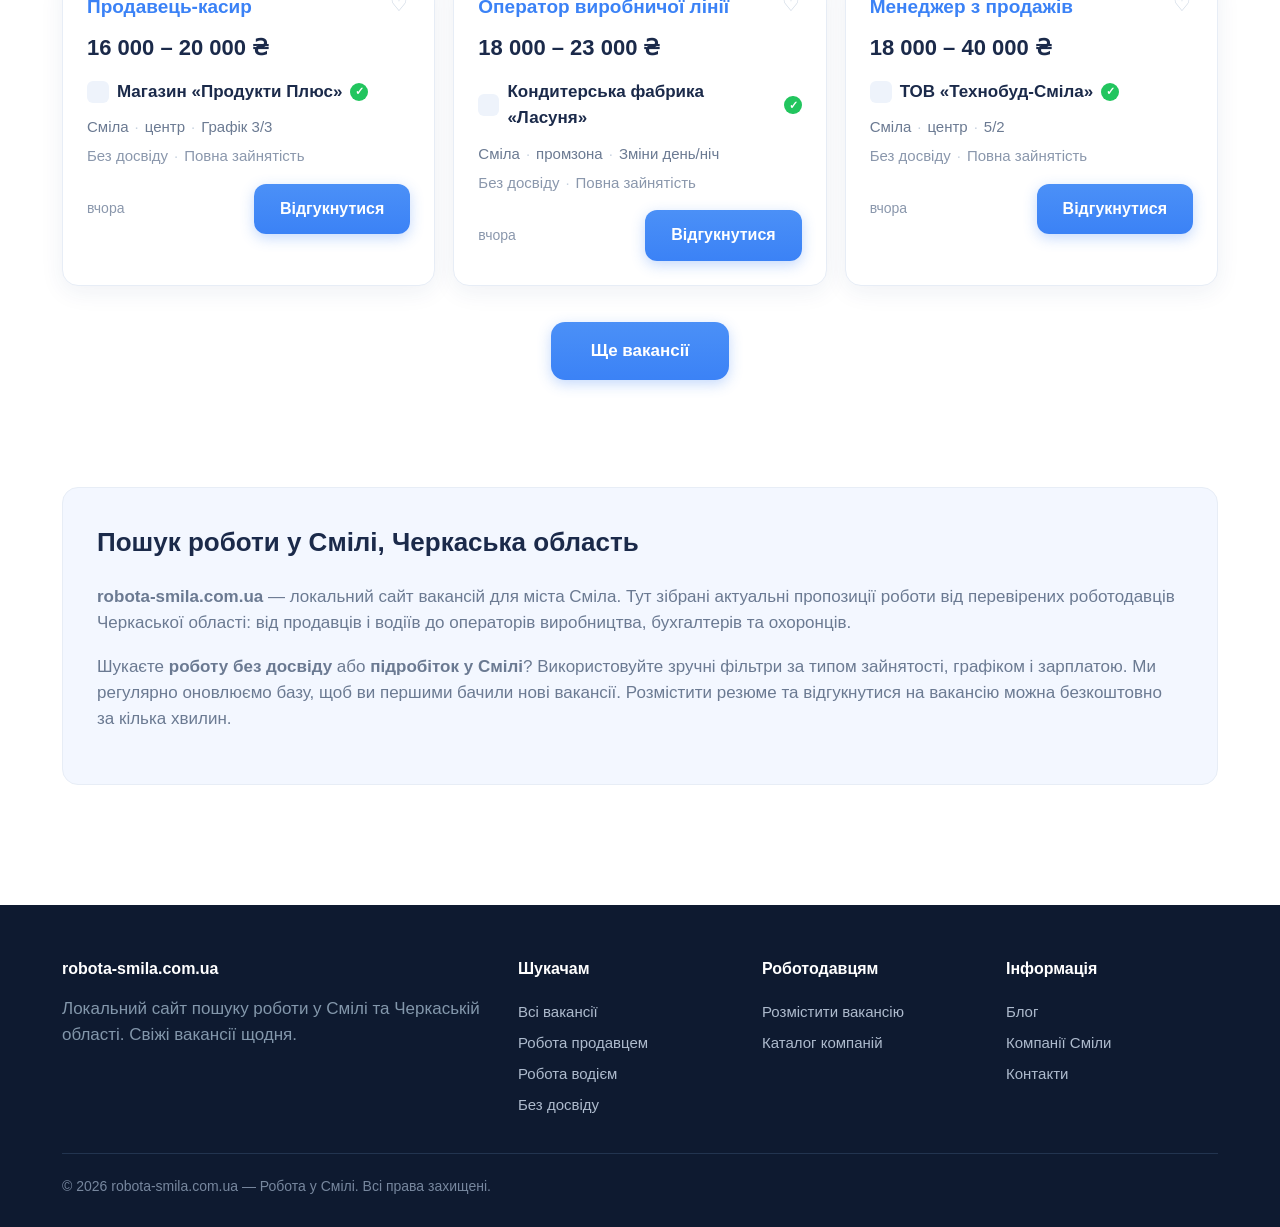
==== commit 49a2f9b6: "Додано блог, каталог компаній, robots.txt, sitemap.xml, ілюстрації в hero Co-Authored-By: Claude Opu" ====
--- a/index.html
+++ b/index.html
@@ -30,6 +30,7 @@
 
 <section class="hero">
   <span class="blob b1"></span><span class="blob b2"></span><span class="blob b3"></span>
+  <span class="illus i1">👩‍🍳</span><span class="illus i2">🚚</span><span class="illus i3">🧑‍💼</span>
   <div class="container">
   <h1>Знайдіть роботу<br>прямо зараз</h1>
   <p>Актуальні вакансії у Смілі та Черкаській області. Повна і часткова зайнятість, підробіток, робота без досвіду.</p>
@@ -74,9 +75,9 @@
     <div><h4>Шукачам</h4>
       <a href="vakansii.html">Всі вакансії</a><a href="vakansii.html?cat=prodavets">Робота продавцем</a><a href="vakansii.html?cat=voditel">Робота водієм</a><a href="vakansii.html?exp=1">Без досвіду</a></div>
     <div><h4>Роботодавцям</h4>
-      <a href="rabotodatelyam.html">Розмістити вакансію</a><a href="rabotodatelyam.html">Тарифи</a><a href="#">Каталог компаній</a></div>
+      <a href="rabotodatelyam.html">Розмістити вакансію</a><a href="kompanii.html">Каталог компаній</a></div>
     <div><h4>Інформація</h4>
-      <a href="#">Про нас</a><a href="#">Блог</a><a href="#">Контакти</a></div>
+      <a href="blog.html">Блог</a><a href="kompanii.html">Компанії Сміли</a><a href="#">Контакти</a></div>
   </div>
   <div class="fbottom">© 2026 robota-smila.com.ua — Робота у Смілі. Всі права захищені.</div>
 </div></footer>
--- a/assets/style.css
+++ b/assets/style.css
@@ -82,6 +82,11 @@
 .hero .b1{width:90px;height:90px;background:#dbe7ff;top:120px;right:9%}
 .hero .b2{width:54px;height:54px;background:#ffe3c2;top:250px;right:20%}
 .hero .b3{width:38px;height:38px;background:#d6f5e0;top:80px;right:32%}
+.hero .illus{position:absolute;width:76px;height:76px;border-radius:22px;display:flex;align-items:center;justify-content:center;font-size:36px;box-shadow:var(--shadow);z-index:1}
+.hero .i1{background:#e0ecff;top:110px;right:24%;transform:rotate(-8deg)}
+.hero .i2{background:#fff0dc;top:250px;right:11%;transform:rotate(7deg)}
+.hero .i3{background:#dcf6e6;top:400px;right:28%;transform:rotate(-5deg)}
+@media(max-width:1100px){.hero .illus{display:none}}
 
 /* ---------- Sections ---------- */
 section.block{padding:60px 0}
